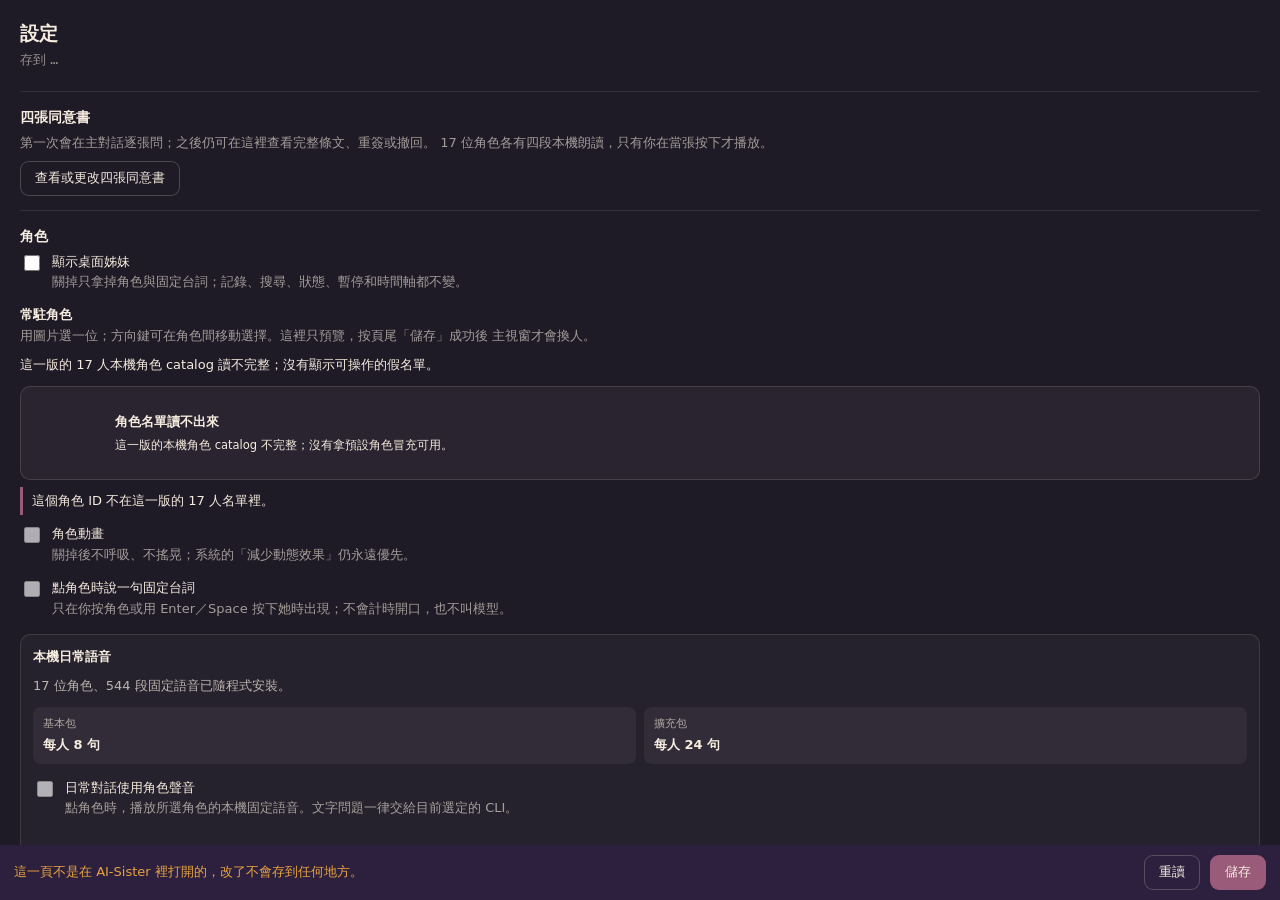
==== apps/desktop/ui/settings.html @ ea44e5b7 "feat: add usage crate, local session JSONL, and optional LimitReset GET Observed tokens, rate-limit " ====
<!doctype html>
<html lang="zh-Hant">
  <head>
    <meta charset="utf-8" />
    <meta
      http-equiv="Content-Security-Policy"
      content="default-src 'none'; style-src 'self'; script-src 'self'; img-src 'self' data:; connect-src ipc: http://ipc.localhost; base-uri 'none'; form-action 'none'; frame-ancestors 'none'"
    />
    <title>AI-Sister 設定</title>
    <link rel="stylesheet" href="./settings.css" />
  </head>
  <body>
    <main class="sheet">
      <h1>設定</h1>
      <p class="path">
        存到 <code data-path>…</code>
      </p>

      <!--
        設定檔讀不出來的時候，由 config.toml 控制的欄位不再宣稱任何事。沒有
        這一條的話，空的排除框加上沒打勾的防線，讀起來是一個很明確、而且是
        假的斷言。Windows 登入項是獨立的 registry 狀態，仍會另外讀、另外畫。
      -->
      <p class="health unknown" data-unreadable hidden></p>

      <!--
        總開關關著的時候，這一整頁在描述一台不存在的機器。底下每一格都會照常
        說「這幾條規則會生效」——而生效與否根本沒有意義，因為沒有任何畫面進來。
        它和「一切正常」以前長得一模一樣：規則清單是綠的、警告那一格是空的。

        放在最上面而不是塞進 `data-health`：那一格答的是「你以為關上的門其實
        開著」，方向剛好相反（整棟房子是空的）。混在一起會讓兩句話一樣輕。
      -->
      <p class="health" data-capture-off hidden></p>

      <!--
        這台機器上有項和底下規則無關的能力：輸入 hook。這一格分清
        「裝不上」和「這份報告沒量到」，也**不屬於底下任何一格**。
        它以前印在網址輸入框正下方的 `data-health` 裡，於是
        一個 hook 裝不上的人，會在他剛打完的三條網址規則底下讀到一句和網址
        無關的警告——他會去改那三行，怎麼改都改不好。判斷帶著 `about` 過來
        （見 `capabilities::About`），這裡只負責把它放對地方。
      -->
      <p class="health" data-machine hidden></p>

      <section data-login-startup-section hidden>
        <h2>Windows 登入後</h2>
        <label class="check">
          <input type="checkbox" data-login-startup disabled />
          <span>
            登入 Windows 後在背景啟動 AI-Sister
            <em>
              不彈出角色或同意書視窗；只有第一張「本機記錄」同意書仍有效時才會開始
              recorder，也不會解除你已經按下的暫停。
            </em>
          </span>
        </label>
        <p class="state" role="status" aria-live="polite" data-login-startup-say>
          正在讀 Windows 登入項…
        </p>
        <p class="hint">
          這顆開關按下就立即變更 Windows 登入項，不跟頁尾的「儲存」一起送。
          關掉只影響下次登入，不會停止這一輪正在跑的 desktop 或 recorder。
        </p>
      </section>

      <section data-platform-access-section hidden>
        <h2>macOS 螢幕記憶</h2>
        <div class="platform-access-row">
          <span>螢幕錄製</span>
          <strong data-platform-screen-state>正在讀取…</strong>
          <button class="ghost" type="button" data-platform-screen-open>開啟設定</button>
        </div>
        <div class="platform-access-row">
          <span>輔助使用</span>
          <strong data-platform-ax-state>正在讀取…</strong>
          <button class="ghost" type="button" data-platform-ax-open>開啟設定</button>
        </div>
        <p class="state" role="status" aria-live="polite" data-platform-access-say></p>
      </section>

      <section>
        <h2>四張同意書</h2>
        <p class="hint">
          第一次會在主對話逐張問；之後仍可在這裡查看完整條文、重簽或撤回。
          17 位角色各有四段本機朗讀，只有你在當張按下才播放。
        </p>
        <button class="ghost" type="button" data-azure-consent>查看或更改四張同意書</button>
      </section>

      <section>
        <h2>角色</h2>
        <label class="check">
          <input type="checkbox" data-persona-enabled />
          <span>
            顯示桌面姊妹
            <em>關掉只拿掉角色與固定台詞；記錄、搜尋、狀態、暫停和時間軸都不變。</em>
          </span>
        </label>
        <!--
          select 只保留成既有 settings payload 的單一值；真正給人操作的是下面
          的 native radio group。兩邊由 settings.js 同步，卡片 click 只改未存表單，
          不送 IPC，也不叫主視窗先換人。
        -->
        <select data-persona-id hidden aria-hidden="true" tabindex="-1">
            <optgroup label="四姊妹">
              <option value="chatgpt">ChatGPT</option>
              <option value="claude">Claude</option>
              <option value="gemini">Gemini</option>
              <option value="grok">Grok</option>
            </optgroup>
            <optgroup label="13 位閨密">
              <option value="deepseek">DeepSeek</option>
              <option value="qwen">Qwen</option>
              <option value="mistral">Mistral</option>
              <option value="venice">Llama</option>
              <option value="sakana">Sakana</option>
              <option value="perplexity">Perplexity</option>
              <option value="glm">GLM</option>
              <option value="kimi">Kimi</option>
              <option value="hunyuan">Hunyuan</option>
              <option value="minimax">MiniMax</option>
              <option value="nemotron">Nemotron</option>
              <option value="cohere">Cohere</option>
              <option value="mimo">MiMo</option>
            </optgroup>
        </select>
        <fieldset class="persona-picker" data-persona-picker>
          <legend>常駐角色</legend>
          <p class="hint">
            用圖片選一位；方向鍵可在角色間移動選擇。這裡只預覽，按頁尾「儲存」成功後
            主視窗才會換人。
          </p>
          <div class="persona-choice-groups" data-persona-choice-groups></div>
        </fieldset>
        <figure class="persona-preview" data-persona-preview>
          <span class="persona-preview-media" data-persona-preview-media aria-hidden="true"></span>
          <figcaption>
            <span class="persona-preview-heading">
              <strong data-persona-preview-name>正在讀角色…</strong>
              <span data-persona-preview-group></span>
            </span>
            <span class="persona-preview-state" data-persona-preview-state aria-live="polite">
              正在讀已存角色…
            </span>
          </figcaption>
        </figure>
        <p class="persona-tagline" data-persona-tagline></p>
        <label class="check">
          <input type="checkbox" data-persona-motion />
          <span>
            角色動畫
            <em>關掉後不呼吸、不搖晃；系統的「減少動態效果」仍永遠優先。</em>
          </span>
        </label>
        <label class="check">
          <input type="checkbox" data-persona-tap-lines />
          <span>
            點角色時說一句固定台詞
            <em>只在你按角色或用 Enter／Space 按下她時出現；不會計時開口，也不叫模型。</em>
          </span>
        </label>
        <div class="persona-assets" data-persona-assets>
          <h3>本機日常語音</h3>
          <p class="state">17 位角色、544 段固定語音已隨程式安裝。</p>
          <dl class="persona-dialogue-packs">
            <div>
              <dt>基本包</dt>
              <dd>每人 8 句</dd>
            </div>
            <div>
              <dt>擴充包</dt>
              <dd>每人 24 句</dd>
            </div>
          </dl>
          <label class="check persona-voice">
            <input type="checkbox" data-persona-voice disabled />
            <span>
              日常對話使用角色聲音
              <em>點角色時，播放所選角色的本機固定語音。文字問題一律交給目前選定的 CLI。</em>
            </span>
          </label>
          <p class="state" aria-live="polite" data-persona-voice-state>
            本機聲音預設關閉。
          </p>
          <p class="hint persona-immediate">聲音開關按下後立即生效；角色選擇在頁尾儲存。</p>
          <div hidden aria-hidden="true">
            <p data-persona-asset-summary></p>
            <div data-persona-disclosure>
              <code data-persona-release></code>
              <code data-persona-host></code>
              <code data-persona-pack-path></code>
              <span data-persona-size></span>
              <span data-persona-boundary></span>
            </div>
            <progress data-persona-progress></progress>
            <p data-persona-asset-error></p>
            <button type="button" data-persona-download></button>
            <button type="button" data-persona-repair></button>
            <button type="button" data-persona-cancel></button>
            <button type="button" data-persona-remove></button>
          </div>
        </div>
      </section>

      <section class="azure-tts" data-azure-section>
        <h2>Azure 雲端朗讀（選配）</h2>
        <p class="hint">
          預設關閉。啟用後使用你的 Azure Speech 金鑰朗讀新答案。
        </p>
        <label class="check">
          <input type="checkbox" data-azure-enabled disabled />
          <span>
            新答案完成後自動用 Azure 朗讀
            <em>
              第四張同意、區域與金鑰齊全後，每份最新答案自動播放一次。
            </em>
          </span>
        </label>
        <label class="field">
          <span>金鑰所屬區域</span>
          <select data-azure-region disabled>
            <option value="">尚未選擇</option>
            <option value="eastasia">East Asia（eastasia）</option>
            <option value="southeastasia">Southeast Asia（southeastasia）</option>
            <option value="japaneast">Japan East（japaneast）</option>
          </select>
        </label>
        <label class="field">
          <span>繁中聲音</span>
          <select data-azure-voice disabled>
            <option value="zh-TW-HsiaoChenNeural">HsiaoChen</option>
            <option value="zh-TW-HsiaoYuNeural">HsiaoYu</option>
            <option value="zh-TW-YunJheNeural">YunJhe</option>
          </select>
        </label>
        <p class="hint">
          固定 POST 目的地：<code data-azure-endpoint>尚未選擇區域</code>
        </p>
        <label class="field">
          <span>Azure Speech subscription key</span>
          <input
            type="password"
            data-azure-key
            autocomplete="new-password"
            spellcheck="false"
            placeholder="已存的金鑰不會讀回或顯示"
          />
        </label>
        <div class="azure-actions">
          <button class="primary" type="button" data-azure-key-save disabled>保存金鑰</button>
          <button class="ghost danger" type="button" data-azure-key-delete disabled>
            刪除已存金鑰
          </button>
        </div>
        <p class="state" role="status" aria-live="polite" data-azure-state>
          正在讀 Azure 雲端朗讀狀態…
        </p>
        <p class="hint">這一區的設定各自立即儲存。</p>
      </section>

      <section class="usage-status" data-usage-section>
        <h2>用量與公開重置看板（選配）</h2>
        <p class="hint">
          預設關閉。本機用量只讀你指定的 session JSONL 目錄，不讀 auth、也不搜家目錄。
          公開看板是 LimitReset 的全球產品重置紀錄，不是你的帳號額度。
        </p>
        <label class="check">
          <input type="checkbox" data-usage-local-enabled />
          <span>
            讀本機 Codex／Claude session JSONL
            <em>只讀這個絕對目錄裡的 *.jsonl。不會打開 auth 或憑證檔。</em>
          </span>
        </label>
        <label class="field">
          <span>Session JSONL 目錄（絕對路徑）</span>
          <input
            type="text"
            data-usage-local-dir
            spellcheck="false"
            autocomplete="off"
            placeholder="例如 D:\synthetic-sessions"
          />
        </label>
        <label class="check">
          <input type="checkbox" data-usage-public-enabled />
          <span>
            向 LimitReset 查詢公開重置看板
            <em>只對固定網址做 HTTPS GET，不帶帳號、cookie、query 或 body。</em>
          </span>
        </label>
        <label class="check">
          <input type="checkbox" data-usage-reaction />
          <span>
            公開看板新確認一次重置時，角色說一句
            <em>只在開啟看板後新出現且已驗證的重置才說；開機舊事件和預測都不會說。</em>
          </span>
        </label>
        <p class="hint">固定 GET：<code data-usage-endpoint></code></p>
        <p class="hint" data-usage-attribution></p>
        <div class="azure-actions">
          <button class="ghost" type="button" data-usage-refresh>重新查詢看板</button>
        </div>
        <p class="state" role="status" aria-live="polite" data-usage-state>
          正在讀用量狀態…
        </p>
        <div class="usage-board" data-usage-board></div>
        <p class="hint">這一區的設定各自立即儲存。</p>
      </section>

      <!--
        這一格決定「她看到的螢幕文字會不會交給 CLI」——比排除規則更外面一層。
        排除規則決定她看得到什麼；沒填命令（或第二張同意書沒勾），那些字
        一次都不會交給 CLI。Azure 那張卡只處理新答案與手動重播的當前答案正文，不收螢幕原文。
      -->
      <section>
        <h2>大腦</h2>
        <p class="hint">
          選擇這台電腦已安裝的 CLI。完成官方登入與測試後，它就會接手每個文字問題；
          不綁角色，也不寫死成某一支 CLI。
        </p>
        <div class="brain-cli-grid">
          <article class="brain-cli" data-brain-claude-card>
            <div>
              <strong>Claude Code</strong>
              <span data-brain-claude-status>正在偵測…</span>
            </div>
            <button class="ghost" data-brain-claude-action type="button" disabled>
              登入並選用
            </button>
          </article>
          <article class="brain-cli" data-brain-codex-card>
            <div>
              <strong>Codex CLI</strong>
              <span data-brain-codex-status>正在偵測…</span>
            </div>
            <button class="ghost" data-brain-codex-action type="button" disabled>
              登入並選用
            </button>
          </article>
          <article class="brain-cli" data-brain-gemini-card>
            <div>
              <strong>Gemini CLI</strong>
              <span data-brain-gemini-status>正在偵測…</span>
            </div>
            <button class="ghost" data-brain-gemini-action type="button" disabled>
              登入並選用
            </button>
          </article>
          <article class="brain-cli" data-brain-grok-card>
            <div>
              <strong>Grok CLI</strong>
              <span data-brain-grok-status>正在偵測…</span>
            </div>
            <button class="ghost" data-brain-grok-action type="button" disabled>
              登入並選用
            </button>
          </article>
        </div>
        <div class="brain-cli-actions">
          <button class="ghost" data-brain-test type="button" hidden>測試目前大腦</button>
          <button class="ghost" data-brain-cancel type="button" hidden>取消</button>
        </div>
        <p class="state" data-brain-say></p>
      </section>

      <!--
        排除規則決定「她看得到什麼」。大腦那一格更外面：看得到的字會不會離開
        這台機器。保留天數只決定舊資料什麼時候消失——那重要，但沒有這個急。
      -->
      <section>
        <h2>不要看這些 app</h2>
        <p class="hint">
          一行一個。比對的是<strong>子字串、不分大小寫</strong>，所以
          <code>keepassxc</code> 同時涵蓋 <code>keepassxc.exe</code> 和
          <code>org.keepassxc.keepassxc</code>。要精準比對就自己寫
          <code>*</code>。
        </p>
        <textarea data-apps rows="6" spellcheck="false"></textarea>
      </section>

      <section>
        <h2>拔手熱鍵</h2>
        <p class="hint">在任何程式裡按下去，都會嘗試把她的手拔掉。</p>
        <div class="hotkey">
          <span data-hands-combo>…</span>
        </div>
        <p class="state" data-hands-hotkey-say></p>
      </section>

      <section>
        <h2>不要看這些網址</h2>
        <p class="hint">
          一行一個 glob，例如 <code>*.bank.com.tw*</code>。
          <strong>需要瀏覽器網址列讀得到</strong>——這台機器讀不讀得到，
          底下那一行會直接講。
        </p>
        <textarea data-urls rows="6" spellcheck="false"></textarea>
        <!--
          兩種失效，兩個位置。`data-lint` 講的是**某一條**寫錯了；`data-health`
          講的是這台機器讀不到網址，於是**整組**一條都不生效——後者一條規則
          都沒寫錯的時候照樣成立，所以不能混在同一個清單裡。
        -->
        <p class="health" data-health hidden></p>
        <ul class="lint" data-lint hidden></ul>
      </section>

      <section>
        <h2>不要看標題長這樣的視窗</h2>
        <p class="hint">一行一個 glob，比對視窗標題（不分大小寫）。</p>
        <textarea data-titles rows="4" spellcheck="false"></textarea>
      </section>

      <section>
        <h2>兩道自動防線</h2>
        <label class="check">
          <input type="checkbox" data-screenshare />
          <span>
            開會或分享螢幕時自動暫停
            <em>旁人的畫面不該被記住，而他們沒有同意過任何事</em>
          </span>
        </label>
        <label class="check">
          <input type="checkbox" data-redact />
          <span>
            剪貼簿看起來像密碼時只記「發生過」，不記內容
            <em>關掉這個，你複製的每一個 token 都會進資料庫</em>
          </span>
        </label>
      </section>

      <section>
        <h2>你問過她什麼</h2>
        <label class="check">
          <input type="checkbox" data-querylog />
          <span>
            把我問過的問題記下來（只存在這台機器上）
            <em
              >這一欄和其他每一欄不一樣：其他的是她看到的東西，這一欄是你自己
              打進去的字。留著是為了知道她哪些題答不出來——答不出來的那些，才是
              下一版要修的。時間軸上「忘掉這一段」會一併帶走，過期規則跟文字一樣。</em
            >
          </span>
        </label>
      </section>

      <section>
        <h2>暫停熱鍵</h2>
        <p class="hint">
          在任何程式裡按下去都能暫停或繼續，不用先找到她。
          <strong>全域熱鍵是先搶先贏的</strong>——別的常駐程式可能已經佔走了同一組，
          而作業系統不會講，它只會讓你按了沒反應。所以下面那一行會直說現在搶到了沒。
        </p>
        <div class="hotkey">
          <!--
            這一格**按下去就生效**，不跟著底下那顆「儲存」走。

            那是刻意的：能不能搶到只有當場試了才知道，而「等你按儲存我再告訴你
            搶不到」比立刻講糟。所以它自己存自己的。
          -->
          <button class="combo" data-combo type="button">…</button>
          <button class="ghost" data-clear type="button">關掉</button>
        </div>
        <p class="state" data-hotkey-say></p>
      </section>

      <section>
        <h2>留多久</h2>
        <div class="days">
          <label>
            <span>畫面</span>
            <input type="number" data-frames-days min="0" max="3650" />
            <em>天後刪掉 PNG，但上面的字留著</em>
          </label>
          <label>
            <span>文字與事實</span>
            <input type="number" data-text-days min="0" max="3650" />
            <em>天後整列消失</em>
          </label>
        </div>
        <p class="hint">
          <strong>0 = 立刻刪</strong>，不是「永遠留著」。<br />
          畫面不能留得比文字久——那一列就是指向 PNG 的唯一一根指標，
          它消失的時候 PNG 一定得跟著走。
        </p>
      </section>

      <section>
        <h2>出了事，說得出來</h2>
        <p class="hint">
          跑一跑、測一測，然後按這顆鍵：她會把「剛剛到底發生了什麼」寫成一個
          文字檔，你可以整份貼給人看。
          <strong>不會多記任何東西</strong>——那些數字本來就在硬碟上（她問 CLI
          的每一趟花了幾毫秒、哪一趟慢、哪幾次沒問、上一場錄製量到什麼），
          只是沒有人會去開那些檔案。
        </p>
        <p class="hint">
          檔案中間有一條線。<strong>線以上沒有你螢幕上的內容</strong>：那幾格
          能放的東西是時間、次數、結局代號、毫秒和版本，放不下別的。線以下是
          她最後幾句答案的原文和 log 的尾巴，兩節各自獨立，不想給就整段刪掉
          再貼。遮蔽只換得掉認得出來的路徑和名字，那是一份黑名單，不是保證，
          所以線以下請你自己看一眼。
        </p>
        <button class="ghost" type="button" data-diagnose-export>匯出診斷</button>
        <p class="state" data-diagnose-say></p>
      </section>

      <details class="product-details">
        <summary>產品與資料條款</summary>
        <p>
          四姊妹與 13 位閨密是受同名 AI 產品啟發的虛構角色；AI-Sister 是獨立產品，
          未與這些供應商合作、隸屬或獲其背書。
        </p>
        <p>
          大腦登入由你選擇的 Claude Code、Codex、Gemini 或 Grok CLI 自己完成；AI-Sister
          不收也不保存該服務的密碼或 token。連線測試只送固定測試句。第二張同意書生效後，
          每個文字問題先由該 CLI 決定要查哪些記憶；AI-Sister 在本機代查，再把命中的文字與
          出處交回同一支 CLI 作答。不送畫面檔，也不把資料庫檔案交給 CLI。
        </p>
        <p data-azure-boundary>
          Azure 每份新答案只送出該題答案正文原文一次；手動重播會再送一次。正文可能含姓名、
          電話與金額，且不先遮罩。不送截圖、來源連結、memory id、整份資料庫、其他文字或角色選擇。
          金鑰長期只存於 Windows Credential Manager，不寫入 config.toml、log、資料庫或 export，
          也不會回傳顯示。回傳的 MP3 只在記憶體播放。停止朗讀會丟掉晚到的音訊；已開始的請求
          最長可執行 45 秒，設定操作會在它結束後生效。Azure Speech 的供應、配額與計費依
          Microsoft 與你的 subscription 為準。
        </p>
      </details>
    </main>

    <footer class="bar">
      <p class="say" data-say></p>
      <button class="ghost" data-reload type="button">重讀</button>
      <button class="primary" data-save type="button">儲存</button>
    </footer>
    <!-- 純本機公開 catalog；只有 17 個 ID／名稱／分組／tagline／bundled WebP path。 -->
    <script src="./personas/catalog.js"></script>
    <script type="module" src="./settings.js"></script>
  </body>
</html>
---- apps/desktop/ui/settings.css ----
/*
 * 設定頁。和看圖視窗一樣：不透明、不動、不是她。
 *
 * 版面上只有一個決定值得寫下來——**每一格底下都有一句話說明它的後果**，
 * 而不是把說明藏進 tooltip。這一頁的每一個開關都會改變她看得到什麼，而使用者
 * 只會來這裡一次。一個看不懂後果的隱私開關，等於沒有那個開關。
 */

:root {
  --bg: #1e1a26;
  --fg: #f6ecdf;
  --accent: #9a5b7a;
  --field: rgb(246 236 223 / 8%);
  --warn: #e8a33d;
  /* 深底上讀得清楚的綠。只給「這件事驗過了」用——不是給「沒有壞消息」用，
     那兩件事在這一頁上分開之前就是同一片空白。 */
  --ok: #86b97a;
}

* {
  box-sizing: border-box;
}

html,
body {
  height: 100%;
  margin: 0;
}

body {
  background: var(--bg);
  color: var(--fg);
  display: flex;
  flex-direction: column;
  font: 13px/1.6 "Segoe UI", "Microsoft JhengHei", system-ui, sans-serif;
}

.sheet {
  flex: 1;
  overflow-y: auto;
  padding: 18px 20px 8px;
}

h1 {
  font-size: 19px;
  margin: 0 0 2px;
}

.path {
  margin: 0 0 20px;
  opacity: 0.55;
}

code {
  font-family: "Cascadia Mono", Consolas, monospace;
  overflow-wrap: anywhere;
}

section {
  border-top: 1px solid rgb(246 236 223 / 10%);
  padding: 14px 0;
}

.platform-access-row {
  align-items: center;
  display: grid;
  gap: 10px;
  grid-template-columns: minmax(0, 1fr) auto auto;
  margin-top: 9px;
}

.platform-access-row strong {
  color: var(--ok);
  font-size: 12px;
}

h2 {
  font-size: 14px;
  margin: 0 0 4px;
}

.hint {
  margin: 0 0 8px;
  opacity: 0.62;
}

.hint strong {
  opacity: 0.9;
}

textarea,
select,
input[type="number"],
input[type="text"],
input[type="password"] {
  appearance: none;
  background: var(--field);
  border: 1px solid rgb(246 236 223 / 14%);
  border-radius: 8px;
  color: inherit;
  font: 12.5px/1.6 "Cascadia Mono", Consolas, monospace;
  padding: 8px 10px;
  width: 100%;
}

select {
  cursor: pointer;
}

.persona-picker {
  border: 0;
  margin: 8px 0 0;
  min-width: 0;
  padding: 0;
}

.persona-picker > legend {
  font-weight: 600;
  padding: 0;
}

.persona-choice-groups {
  display: grid;
  gap: 12px;
}

.persona-choice-group {
  border: 0;
  padding: 0;
}

.persona-choice-group h3 {
  font-size: 12px;
  margin: 0 0 5px;
  opacity: 0.72;
}

.persona-choice-grid {
  display: grid;
  gap: 8px;
  grid-template-columns: repeat(auto-fill, minmax(92px, 1fr));
}

.persona-choice {
  cursor: pointer;
  min-width: 0;
  position: relative;
}

/*
 * radio 不能 display:none：同名 native radio 才會保留 Tab／方向鍵／Space 語意。
 * 視覺焦點畫在旁邊整張卡上，但真正拿到焦點的仍是原生 input。
 */
.persona-choice > input[type="radio"] {
  block-size: 1px;
  clip-path: inset(50%);
  inline-size: 1px;
  opacity: 0;
  overflow: hidden;
  position: absolute;
  white-space: nowrap;
}

.persona-choice-card {
  align-items: center;
  background: var(--field);
  border: 2px solid transparent;
  border-radius: 10px;
  display: grid;
  gap: 5px;
  grid-template-rows: 72px auto;
  min-height: 119px;
  padding: 6px;
  text-align: center;
}

.persona-choice:hover .persona-choice-card {
  background: rgb(246 236 223 / 13%);
}

.persona-choice > input[type="radio"]:checked + .persona-choice-card {
  border-color: var(--accent);
  box-shadow: inset 0 0 0 1px rgb(246 236 223 / 28%);
}

.persona-choice > input[type="radio"]:focus-visible + .persona-choice-card {
  outline: 3px solid var(--fg);
  outline-offset: 2px;
}

.persona-choice > input[type="radio"]:disabled + .persona-choice-card {
  cursor: default;
  opacity: 0.42;
}

.persona-choice-media,
.persona-choice-image,
.persona-choice-image-fallback {
  border-radius: 8px;
  display: block;
  height: 72px;
  width: 100%;
}

.persona-choice-media {
  overflow: hidden;
}

.persona-choice-image {
  filter: drop-shadow(0 3px 3px rgb(0 0 0 / 24%));
  object-fit: contain;
}

.persona-choice-image-fallback {
  align-items: center;
  background: rgb(246 236 223 / 7%);
  color: var(--warn);
  display: flex;
  font-size: 11px;
  justify-content: center;
  line-height: 1.35;
  padding: 6px;
}

.persona-choice-image-fallback[hidden] {
  display: none;
}

.persona-choice-copy {
  display: grid;
  line-height: 1.3;
  min-width: 0;
}

.persona-choice-name {
  overflow-wrap: anywhere;
}

.persona-choice-group-name {
  font-size: 10.5px;
  opacity: 0.62;
}

.persona-choice-state {
  color: var(--ok);
  font-size: 10.5px;
  font-weight: 600;
  min-height: 1.35em;
}

.persona-preview {
  align-items: center;
  background: rgb(246 236 223 / 5%);
  border: 1px solid rgb(246 236 223 / 14%);
  border-radius: 10px;
  display: grid;
  gap: 10px;
  grid-template-columns: 76px minmax(0, 1fr);
  margin: 10px 0 7px;
  padding: 8px;
}

.persona-preview-media,
.persona-preview-image,
.persona-preview-image-fallback {
  border-radius: 8px;
  display: block;
  height: 76px;
  width: 76px;
}

.persona-preview-image {
  filter: drop-shadow(0 4px 4px rgb(0 0 0 / 24%));
  object-fit: contain;
}

.persona-preview-image-fallback {
  align-items: center;
  background: rgb(246 236 223 / 7%);
  color: var(--warn);
  display: flex;
  font-size: 11px;
  justify-content: center;
  line-height: 1.35;
  padding: 6px;
  text-align: center;
}

.persona-preview-image-fallback[hidden] {
  display: none;
}

.persona-preview figcaption,
.persona-preview-heading {
  display: grid;
  min-width: 0;
}

.persona-preview-heading > span {
  font-size: 11px;
  opacity: 0.66;
}

.persona-preview-state {
  font-size: 11.5px;
  line-height: 1.45;
  margin-top: 4px;
}

.persona-tagline {
  border-left: 3px solid var(--accent);
  margin: 0 0 9px;
  padding: 4px 9px;
}

.persona-assets {
  background: rgb(246 236 223 / 4%);
  border: 1px solid rgb(246 236 223 / 12%);
  border-radius: 10px;
  margin-top: 14px;
  padding: 12px;
}

.persona-assets h3 {
  font-size: 13px;
  margin: 0;
}

.persona-dialogue-packs {
  display: grid;
  gap: 8px;
  grid-template-columns: repeat(2, minmax(0, 1fr));
  margin: 10px 0 0;
}

.persona-dialogue-packs > div {
  background: rgb(246 236 223 / 5%);
  border-radius: 8px;
  padding: 8px 10px;
}

.persona-dialogue-packs dt {
  font-size: 11px;
  opacity: 0.65;
}

.persona-dialogue-packs dd {
  font-weight: 650;
  margin: 2px 0 0;
}

.persona-disclosure {
  background: rgb(246 236 223 / 4%);
  border-left: 3px solid var(--accent);
  margin-top: 10px;
  padding: 8px 10px;
}

.persona-disclosure[hidden],
.persona-progress[hidden] {
  display: none;
}

.persona-disclosure p {
  margin: 0 0 8px;
}

.persona-disclosure dl {
  margin: 0 0 8px;
}

.persona-disclosure dl > div {
  display: grid;
  gap: 8px;
  grid-template-columns: minmax(110px, 0.32fr) minmax(0, 1fr);
  padding: 3px 0;
}

.persona-disclosure dt {
  opacity: 0.62;
}

.persona-disclosure dd {
  margin: 0;
  min-width: 0;
  overflow-wrap: anywhere;
}

.persona-progress {
  accent-color: var(--accent);
  margin-top: 10px;
  width: 100%;
}

.persona-asset-actions {
  display: flex;
  flex-wrap: wrap;
  gap: 8px;
  margin-top: 10px;
}

.persona-asset-actions .danger {
  box-shadow: inset 0 0 0 1px rgb(232 163 61 / 55%);
  color: var(--warn);
}

.persona-voice {
  margin-top: 14px;
}

.persona-immediate {
  margin-top: 9px;
}

.azure-tts,
.usage-status {
  background: rgb(246 236 223 / 2%);
}

.usage-board p {
  margin: 0 0 6px;
}

.azure-actions {
  display: flex;
  flex-wrap: wrap;
  gap: 8px;
}

.azure-actions .danger {
  box-shadow: inset 0 0 0 1px rgb(232 163 61 / 55%);
  color: var(--warn);
}

textarea {
  resize: vertical;
}

textarea:focus-visible,
input:focus-visible,
button:focus-visible {
  border-color: var(--accent);
  outline: 2px solid var(--accent);
  outline-offset: 1px;
}

/* ---------- 規則檢查 ---------- */

/*
 * 這幾行是這一頁最重要的東西，所以它們用警告色，而且就長在輸入框正下方。
 * 一條寫了也不會命中的排除規則，比沒寫更危險——使用者看著它，以為擋好了。
 */
.lint {
  list-style: none;
  margin: 8px 0 0;
  padding: 0;
}

.lint li {
  background: rgb(232 163 61 / 12%);
  border-left: 3px solid var(--warn);
  border-radius: 6px;
  margin-bottom: 6px;
  padding: 6px 9px;
}

.lint .rule {
  font-family: "Cascadia Mono", Consolas, monospace;
  font-weight: 600;
}

.lint .why {
  display: block;
  opacity: 0.8;
}

/*
 * 「整組不生效」比「某一條寫錯」嚴重一級，所以它在清單上面、而且整塊都是
 * 警告色。一條規則寫錯是少擋一個網站；整組不生效是那扇門根本沒有裝。
 */
.health {
  background: rgb(232 163 61 / 12%);
  border-left: 3px solid var(--warn);
  border-radius: 6px;
  color: var(--warn);
  margin: 8px 0 0;
  padding: 6px 9px;
  white-space: pre-line;
}

/* 「還不知道」不是警告——她只是還沒在這台機器上錄過。用灰的講。 */
.health.unknown {
  background: none;
  border-left-color: currentcolor;
  color: inherit;
  opacity: 0.62;
}

/* 「驗過了，有效」要有自己的樣子。
   它以前根本不畫——`broken` 是空的，這一格就藏起來，而這一頁自己寫著「空白
   在這一格就是『都生效』」。於是「真的讀得到網址」和「一次都還沒讀到過」在
   畫面上逐像素相同，而後者是 `capabilities.rs` 叫做「這一整條線最常見的壞
   法」的那一台。灰色（`.unknown`）是留給「還不知道」的，所以這裡不能共用
   ——共用就等於沒修。 */
.health.ok {
  background: rgb(90 140 95 / 10%);
  border-left-color: var(--ok);
  color: var(--ok);
}

/* ---------- 開關 ---------- */

.check {
  align-items: start;
  display: flex;
  gap: 9px;
  margin-bottom: 12px;
}

.check input {
  accent-color: var(--accent);
  height: 16px;
  margin-top: 3px;
  width: 16px;
}

.check em {
  display: block;
  font-style: normal;
  opacity: 0.62;
}

/* ---------- 暫停熱鍵 ---------- */

.hotkey {
  align-items: center;
  display: flex;
  gap: 10px;
}

/* 按鍵組合長得像鍵盤上的鍵，不像一個輸入框——它收的不是字，是按鍵 */
.combo {
  background: rgb(246 236 223 / 7%);
  box-shadow: inset 0 0 0 1px rgb(246 236 223 / 22%);
  color: inherit;
  font-family: "Cascadia Mono", Consolas, monospace;
  min-width: 190px;
  padding: 9px 15px;
}

/* 正在等他按。這一格要一眼看得出來現在的鍵盤是被這顆按鈕吃掉的。 */
.combo.listening {
  background: rgb(154 91 122 / 22%);
  box-shadow: inset 0 0 0 1px var(--accent);
}

/*
 * `pre-line`：讀不出設定檔的時候，這一格最後會接一行原始的解析錯誤
 * （`retention.frames_days 不能是 0…`）。沒有這一條，那句錯誤會被接在
 * 「修好設定檔再重開一次她：」後面變成同一行，讀起來像同一個句子的下半截，
 * 而它其實是另一個人（設定檔解析器）講的話。
 */
.state {
  margin: 9px 0 0;
  opacity: 0.72;
  white-space: pre-line;
}

/* 搶不到的時候用警告色。這是這一格唯一真正需要被看見的狀態。 */
.state.bad {
  color: var(--warn);
  opacity: 1;
}

/* 「兩個條件都成立而且正在錄」要有自己的樣子。灰色是留給「關著／還在等」
   的，共用就等於沒修——「她不會叫任何東西」和「她會自己醒」會變成同一片。 */
.state.ok {
  color: var(--ok);
  opacity: 1;
}

/* ---------- 大腦 ---------- */

.brain-cli-grid {
  display: grid;
  gap: 8px;
  grid-template-columns: repeat(2, minmax(0, 1fr));
}

.brain-cli {
  align-items: center;
  background: var(--field);
  border: 1px solid rgb(246 236 223 / 12%);
  border-radius: 10px;
  display: flex;
  gap: 8px;
  justify-content: space-between;
  min-height: 72px;
  padding: 10px;
}

.brain-cli.active {
  border-color: var(--accent);
  box-shadow: inset 0 0 0 1px rgb(246 236 223 / 18%);
}

.brain-cli strong,
.brain-cli span {
  display: block;
}

.brain-cli span {
  font-size: 11.5px;
  margin-top: 2px;
  opacity: 0.62;
  overflow-wrap: anywhere;
}

.brain-cli.active span {
  color: var(--ok);
  opacity: 1;
}

.brain-cli button {
  flex: 0 0 auto;
  padding-inline: 10px;
}

.brain-cli-actions {
  display: flex;
  gap: 8px;
  margin-top: 9px;
}

.brain-cli-actions [hidden] {
  display: none;
}

@media (max-width: 520px) {
  .brain-cli-grid {
    grid-template-columns: 1fr;
  }
}

/* ---------- 天數 ---------- */

.days {
  display: flex;
  flex-wrap: wrap;
  gap: 16px;
}

.days label {
  flex: 1 1 200px;
}

.days span {
  display: block;
  margin-bottom: 4px;
}

.days input {
  font-variant-numeric: tabular-nums;
  width: 90px;
}

.days em {
  font-style: normal;
  opacity: 0.62;
}

.product-details {
  border-top: 1px solid rgb(246 236 223 / 10%);
  color: rgb(246 236 223 / 72%);
  padding: 14px 0 18px;
}

.product-details summary {
  color: var(--fg);
  cursor: pointer;
  font-weight: 650;
}

.product-details p {
  margin: 10px 0 0;
}

/* ---------- 底下那一條 ---------- */

.bar {
  align-items: center;
  background: rgb(46 33 64 / 96%);
  display: flex;
  flex: 0 0 auto;
  gap: 10px;
  padding: 10px 14px;
}

.say {
  flex: 1;
  margin: 0;
  min-width: 0;
  opacity: 0.75;
  /* 存檔那句話有時候是兩件事（「存好了」＋「剛剛關掉的那個開關只擋新的」）。
     不斷行的話兩句會黏成一長條，而第二句是他真正需要讀完的那一句。
     和 `.health` 同一個理由。 */
  white-space: pre-line;
}

/* 存不進去要看得出來，不是安靜地什麼都沒發生 */
.say.bad {
  color: var(--warn);
  opacity: 1;
}

button {
  appearance: none;
  border: 0;
  border-radius: 9px;
  cursor: pointer;
  font: inherit;
  padding: 7px 15px;
}

.ghost {
  background: transparent;
  box-shadow: inset 0 0 0 1px rgb(246 236 223 / 22%);
  color: inherit;
}

.primary {
  background: var(--accent);
  color: var(--fg);
}

button:disabled {
  cursor: default;
  opacity: 0.4;
}
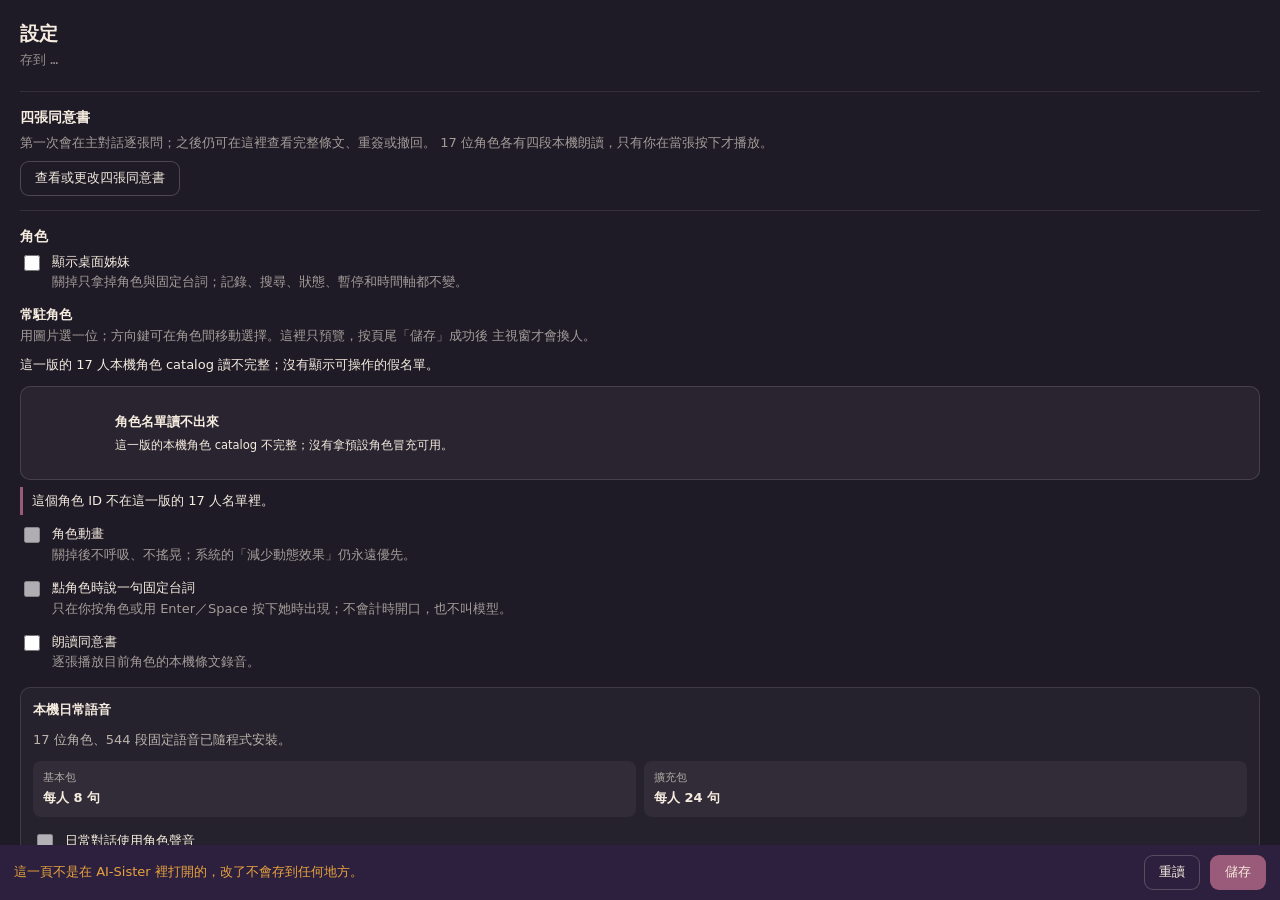
==== commit 6450e7a0: "wip: codex R1 delivery snapshot (unreviewed)" ====
--- a/apps/desktop/ui/settings.html
+++ b/apps/desktop/ui/settings.html
@@ -160,6 +160,10 @@
             <em>只在你按角色或用 Enter／Space 按下她時出現；不會計時開口，也不叫模型。</em>
           </span>
         </label>
+        <label class="check">
+          <input type="checkbox" data-persona-consent-read-aloud />
+          <span>朗讀同意書<em>逐張播放目前角色的本機條文錄音。</em></span>
+        </label>
         <div class="persona-assets" data-persona-assets>
           <h3>本機日常語音</h3>
           <p class="state">17 位角色、544 段固定語音已隨程式安裝。</p>
@@ -203,6 +207,29 @@
         </div>
       </section>
 
+      <section class="local-tts" data-local-tts-section>
+        <h2>本機台灣語音（BreezyVoice）</h2>
+        <p class="hint">
+          預設關閉。只連這台電腦的 <code>127.0.0.1:8231</code>，不經雲端、不下載模型。
+        </p>
+        <label class="check">
+          <input type="checkbox" data-local-tts-enabled disabled />
+          <span>
+            用本機台灣語音朗讀答案
+            <em>
+              服務就緒且這一格打開之後，還要「本機聲音」開著，答案鍵才改走目前角色的 BreezyVoice。失敗不會改用系統語音或 Azure。
+            </em>
+          </span>
+        </label>
+        <p class="hint">
+          固定本機目的地：<code data-local-tts-endpoint>http://127.0.0.1:8231/tts</code>
+        </p>
+        <p class="state" role="status" aria-live="polite" data-local-tts-state>
+          正在讀本機台灣語音狀態…
+        </p>
+        <p class="hint">這一區的設定按下就立即儲存。</p>
+      </section>
+
       <section class="azure-tts" data-azure-section>
         <h2>Azure 雲端朗讀（選配）</h2>
         <p class="hint">
--- a/apps/desktop/ui/settings.css
+++ b/apps/desktop/ui/settings.css
@@ -412,13 +412,9 @@
   margin-top: 9px;
 }
 
-.azure-tts,
-.usage-status {
+.local-tts,
+.azure-tts {
   background: rgb(246 236 223 / 2%);
-}
-
-.usage-board p {
-  margin: 0 0 6px;
 }
 
 .azure-actions {
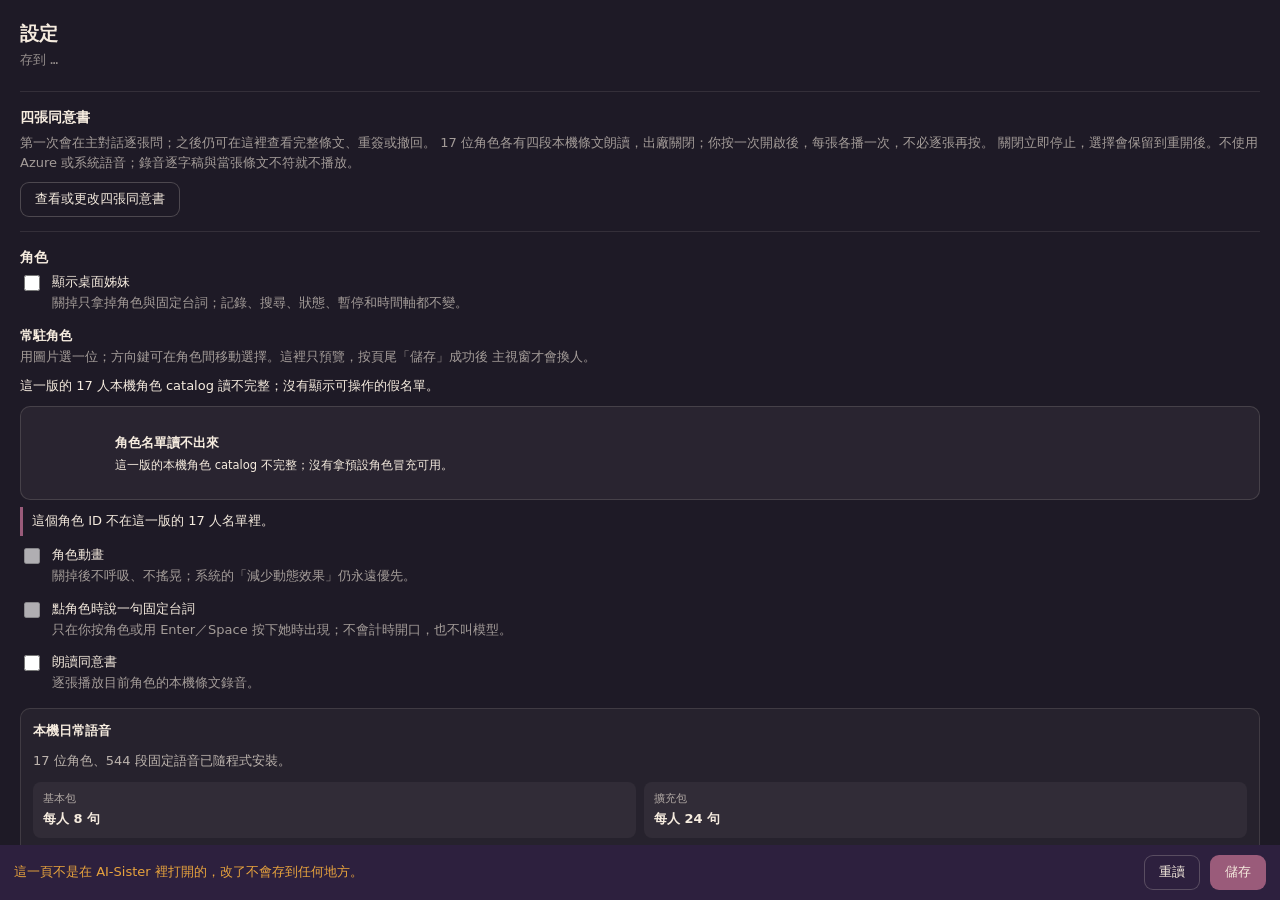
==== commit e495e9c1: "wip: codex R3 delivery snapshot (unreviewed)" ====
--- a/apps/desktop/ui/settings.html
+++ b/apps/desktop/ui/settings.html
@@ -83,7 +83,8 @@
         <h2>四張同意書</h2>
         <p class="hint">
           第一次會在主對話逐張問；之後仍可在這裡查看完整條文、重簽或撤回。
-          17 位角色各有四段本機朗讀，只有你在當張按下才播放。
+          17 位角色各有四段本機條文朗讀，出廠關閉；你按一次開啟後，每張各播一次，不必逐張再按。
+          關閉立即停止，選擇會保留到重開後。不使用 Azure 或系統語音；錄音逐字稿與當張條文不符就不播放。
         </p>
         <button class="ghost" type="button" data-azure-consent>查看或更改四張同意書</button>
       </section>
